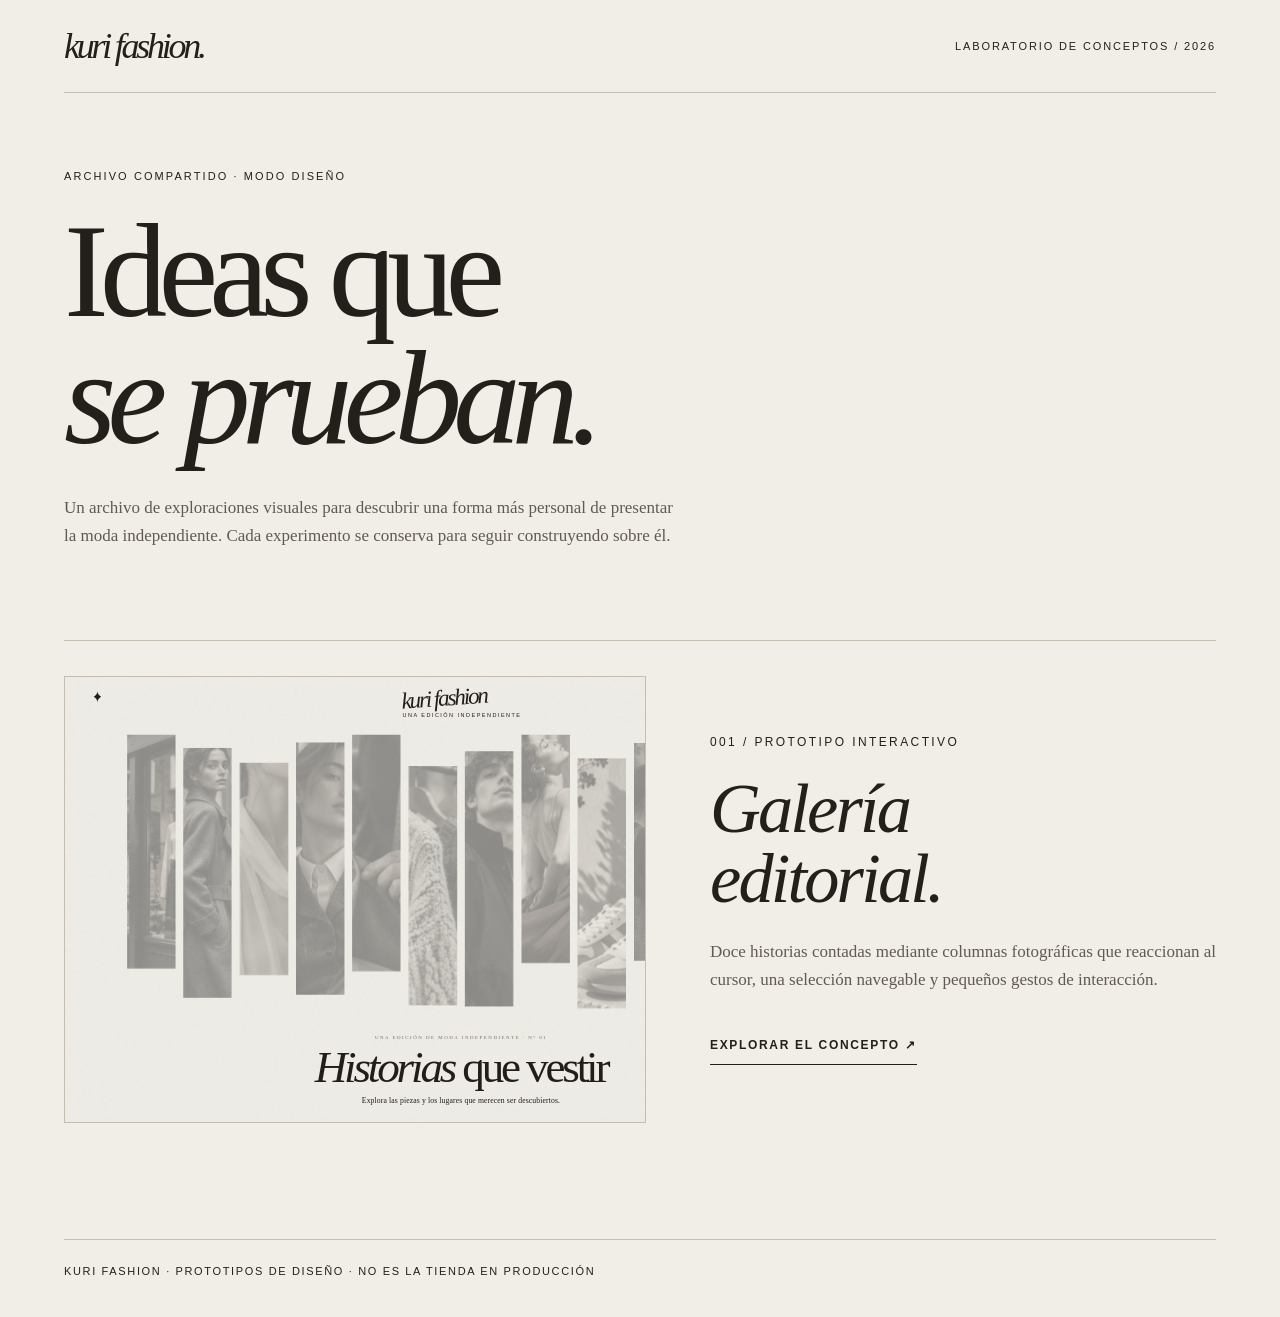
==== index.html @ a6d9f510 "feat: add gallery index for future Kuri Fashion prototypes" ====
<!doctype html>
<html lang="es"><head><meta charset="utf-8"><meta name="viewport" content="width=device-width,initial-scale=1"><meta name="theme-color" content="#f1eee7"><title>Kuri Fashion — Archivo de prototipos</title>
<style>
:root{--paper:#f1eee7;--ink:#231f1b;--line:#c3bdb2}*{box-sizing:border-box}body{margin:0;background:var(--paper);color:var(--ink);font-family:Arial,Helvetica,sans-serif}header{border-bottom:1px solid var(--line);margin:0 5vw;padding:25px 0;display:flex;justify-content:space-between;align-items:center;gap:16px}.logo{font:italic 36px Georgia,serif;letter-spacing:-.09em}.small{font-size:11px;letter-spacing:.17em;text-transform:uppercase}.wrap{max-width:1400px;margin:0 auto;padding:6vw 5vw 9vw}.eyebrow{font-size:11px;letter-spacing:.19em;text-transform:uppercase}h1{font:normal clamp(58px,10.5vw,150px)/.95 Georgia,serif;letter-spacing:-.065em;margin:25px 0 32px}h1 em{font-weight:400}p{font:17px/1.65 Georgia,serif;color:#615a53;max-width:610px}.item{margin-top:7vw;border-top:1px solid var(--line);padding-top:35px;display:grid;grid-template-columns:1.15fr 1fr;gap:5vw;align-items:center}.visual{display:block;position:relative;aspect-ratio:1.3;background:#d2c9bb;overflow:hidden;border:1px solid var(--line)}.visual iframe{width:1440px;height:900px;transform:scale(.55);transform-origin:top left;border:0;pointer-events:none;position:absolute;top:0;left:0}.num{font-size:12px;letter-spacing:.2em}h2{font:italic clamp(40px,5.5vw,82px)/1 Georgia,serif;letter-spacing:-.04em;font-weight:400;margin:24px 0}a{color:inherit}.cta{display:inline-block;text-decoration:none;border-bottom:1px solid var(--ink);padding:12px 0;font-size:12px;font-weight:bold;letter-spacing:.14em;margin-top:15px}footer{margin:0 5vw;padding:25px 0 40px;border-top:1px solid var(--line);font-size:11px;letter-spacing:.15em;text-transform:uppercase}@media(max-width:800px){.item{grid-template-columns:1fr;margin-top:60px}.visual{aspect-ratio:1.4}.visual iframe{transform:scale(.32)}.wrap{padding-top:70px}.small{font-size:9px}}
</style></head><body>
<header><a href="./" class="logo" style="text-decoration:none">kuri fashion.</a><span class="small">Laboratorio de conceptos / 2026</span></header>
<main class="wrap"><div class="eyebrow">Archivo compartido · Modo Diseño</div><h1>Ideas que<br><em>se prueban.</em></h1><p>Un archivo de exploraciones visuales para descubrir una forma más personal de presentar la moda independiente. Cada experimento se conserva para seguir construyendo sobre él.</p>
<section class="item"><a class="visual" href="prototipos/001-galeria-editorial/index.html" aria-label="Abrir prototipo 001"><iframe src="prototipos/001-galeria-editorial/index.html" loading="lazy" tabindex="-1" title="Vista previa no interactiva del prototipo 001" aria-hidden="true"></iframe></a><div><div class="num">001 / PROTOTIPO INTERACTIVO</div><h2>Galería<br>editorial.</h2><p>Doce historias contadas mediante columnas fotográficas que reaccionan al cursor, una selección navegable y pequeños gestos de interacción.</p><a class="cta" href="prototipos/001-galeria-editorial/index.html">EXPLORAR EL CONCEPTO ↗</a></div></section></main>
<footer>Kuri Fashion · Prototipos de diseño · No es la tienda en producción</footer></body></html>
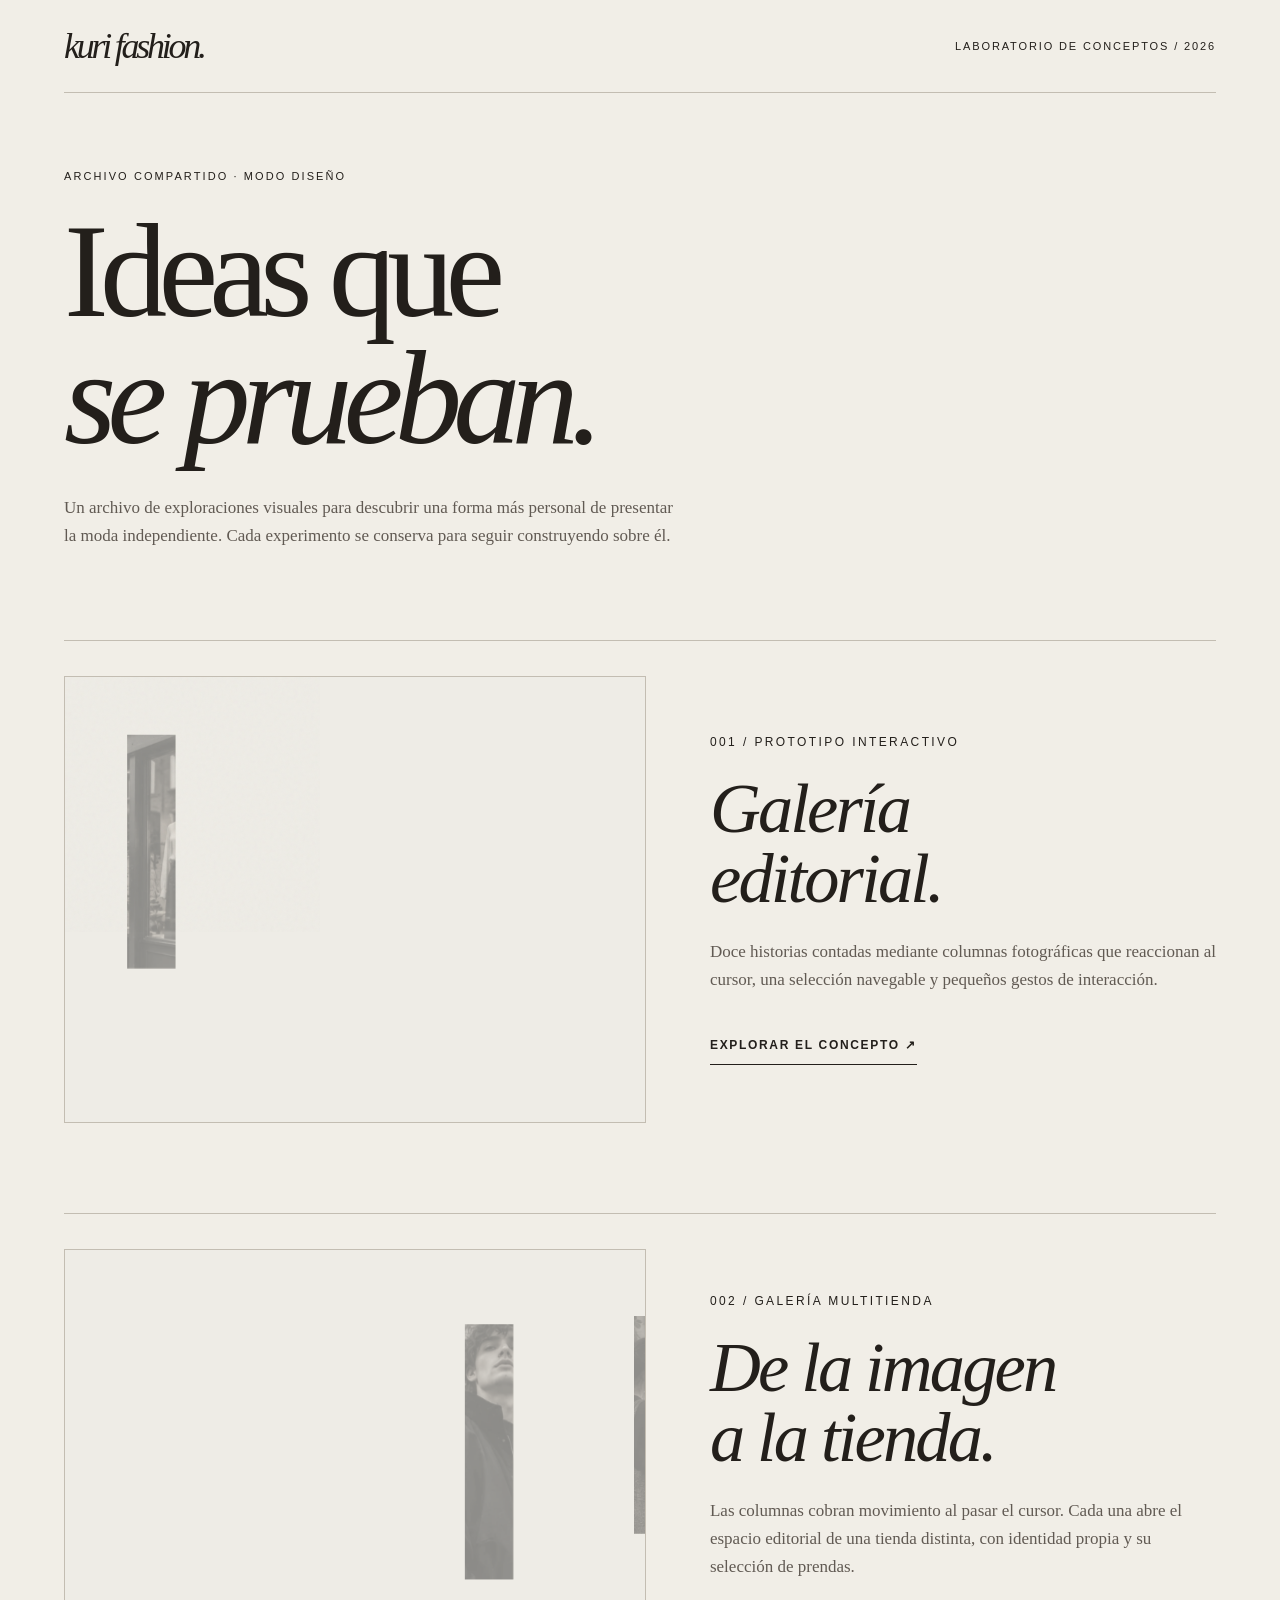
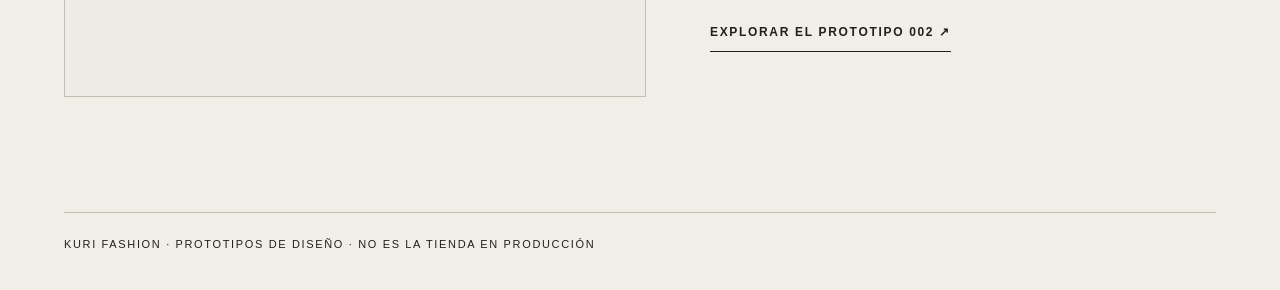
==== commit 3183f65a: "feat: show multistore prototype 002 in visual archive" ====
--- a/index.html
+++ b/index.html
@@ -5,5 +5,5 @@
 </style></head><body>
 <header><a href="./" class="logo" style="text-decoration:none">kuri fashion.</a><span class="small">Laboratorio de conceptos / 2026</span></header>
 <main class="wrap"><div class="eyebrow">Archivo compartido · Modo Diseño</div><h1>Ideas que<br><em>se prueban.</em></h1><p>Un archivo de exploraciones visuales para descubrir una forma más personal de presentar la moda independiente. Cada experimento se conserva para seguir construyendo sobre él.</p>
-<section class="item"><a class="visual" href="prototipos/001-galeria-editorial/index.html" aria-label="Abrir prototipo 001"><iframe src="prototipos/001-galeria-editorial/index.html" loading="lazy" tabindex="-1" title="Vista previa no interactiva del prototipo 001" aria-hidden="true"></iframe></a><div><div class="num">001 / PROTOTIPO INTERACTIVO</div><h2>Galería<br>editorial.</h2><p>Doce historias contadas mediante columnas fotográficas que reaccionan al cursor, una selección navegable y pequeños gestos de interacción.</p><a class="cta" href="prototipos/001-galeria-editorial/index.html">EXPLORAR EL CONCEPTO ↗</a></div></section></main>
+<section class="item"><a class="visual" href="prototipos/001-galeria-editorial/index.html" aria-label="Abrir prototipo 001"><iframe src="prototipos/001-galeria-editorial/index.html" loading="lazy" tabindex="-1" title="Vista previa no interactiva del prototipo 001" aria-hidden="true"></iframe></a><div><div class="num">001 / PROTOTIPO INTERACTIVO</div><h2>Galería<br>editorial.</h2><p>Doce historias contadas mediante columnas fotográficas que reaccionan al cursor, una selección navegable y pequeños gestos de interacción.</p><a class="cta" href="prototipos/001-galeria-editorial/index.html">EXPLORAR EL CONCEPTO ↗</a></div></section><section class="item"><a class="visual" href="prototipos/002-galeria-multitienda/index.html" aria-label="Abrir prototipo 002"><iframe src="prototipos/002-galeria-multitienda/index.html" loading="lazy" tabindex="-1" title="Vista previa no interactiva del prototipo 002" aria-hidden="true"></iframe></a><div><div class="num">002 / GALERÍA MULTITIENDA</div><h2>De la imagen<br>a la tienda.</h2><p>Las columnas cobran movimiento al pasar el cursor. Cada una abre el espacio editorial de una tienda distinta, con identidad propia y su selección de prendas.</p><a class="cta" href="prototipos/002-galeria-multitienda/index.html">EXPLORAR EL PROTOTIPO 002 ↗</a></div></section></main>
 <footer>Kuri Fashion · Prototipos de diseño · No es la tienda en producción</footer></body></html>
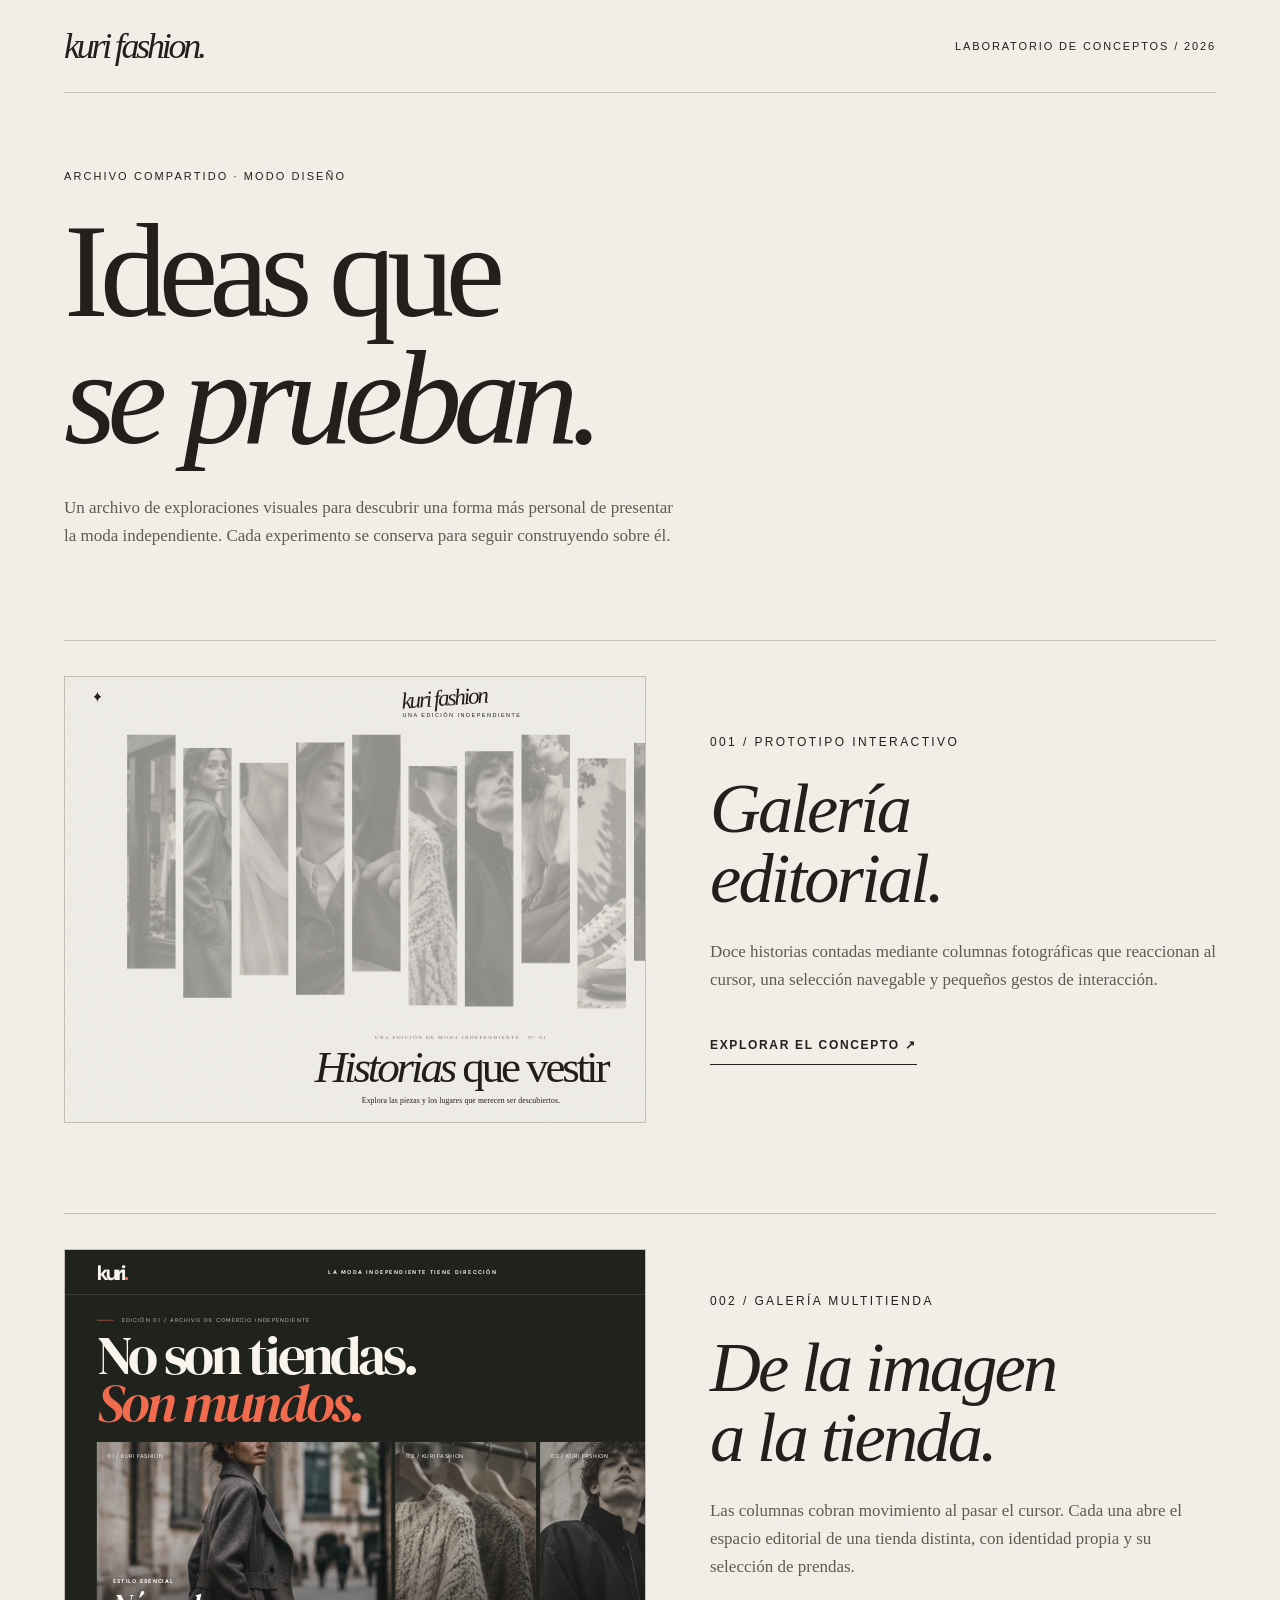
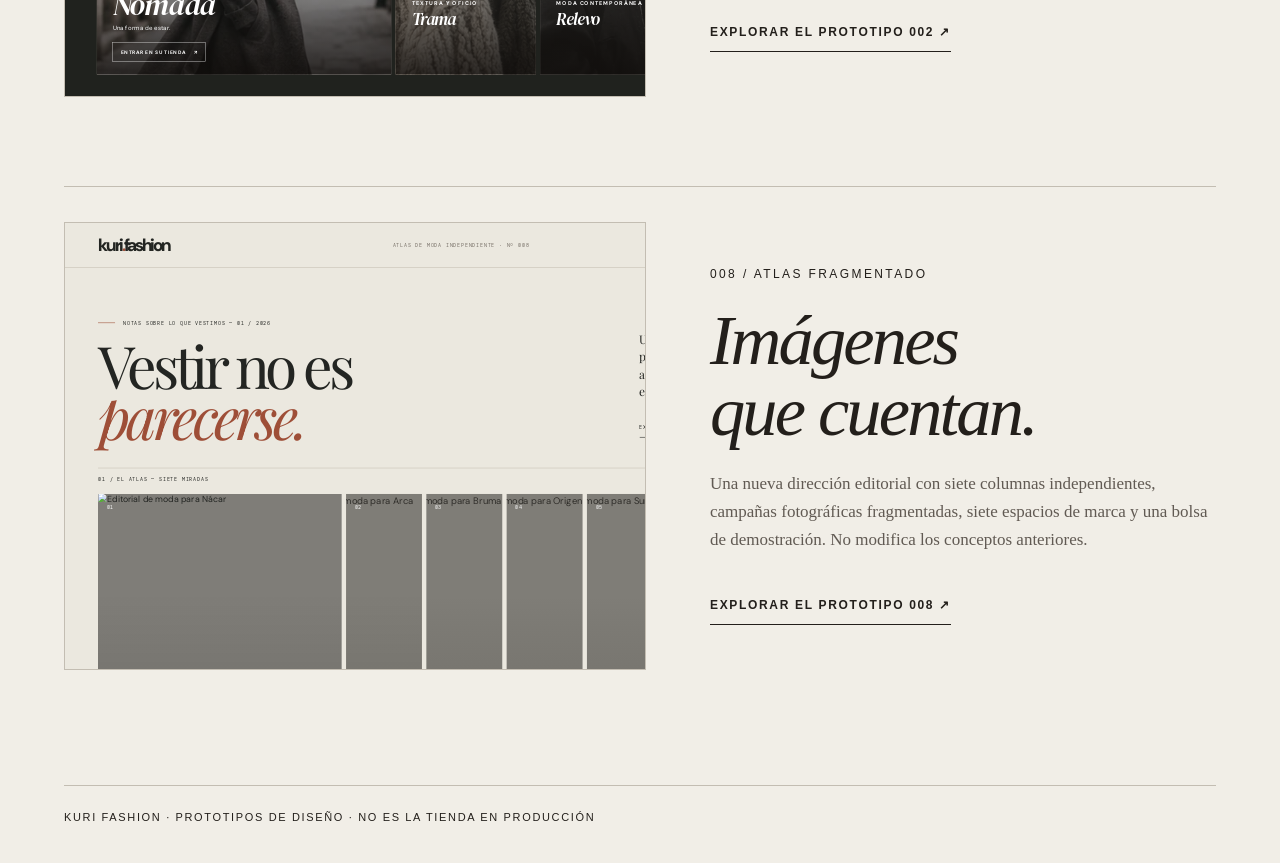
==== commit 1ae059b8: "feat: add 008 concept to Kuri Fashion prototype archive index" ====
--- a/index.html
+++ b/index.html
@@ -5,5 +5,5 @@
 </style></head><body>
 <header><a href="./" class="logo" style="text-decoration:none">kuri fashion.</a><span class="small">Laboratorio de conceptos / 2026</span></header>
 <main class="wrap"><div class="eyebrow">Archivo compartido · Modo Diseño</div><h1>Ideas que<br><em>se prueban.</em></h1><p>Un archivo de exploraciones visuales para descubrir una forma más personal de presentar la moda independiente. Cada experimento se conserva para seguir construyendo sobre él.</p>
-<section class="item"><a class="visual" href="prototipos/001-galeria-editorial/index.html" aria-label="Abrir prototipo 001"><iframe src="prototipos/001-galeria-editorial/index.html" loading="lazy" tabindex="-1" title="Vista previa no interactiva del prototipo 001" aria-hidden="true"></iframe></a><div><div class="num">001 / PROTOTIPO INTERACTIVO</div><h2>Galería<br>editorial.</h2><p>Doce historias contadas mediante columnas fotográficas que reaccionan al cursor, una selección navegable y pequeños gestos de interacción.</p><a class="cta" href="prototipos/001-galeria-editorial/index.html">EXPLORAR EL CONCEPTO ↗</a></div></section><section class="item"><a class="visual" href="prototipos/002-galeria-multitienda/index.html" aria-label="Abrir prototipo 002"><iframe src="prototipos/002-galeria-multitienda/index.html" loading="lazy" tabindex="-1" title="Vista previa no interactiva del prototipo 002" aria-hidden="true"></iframe></a><div><div class="num">002 / GALERÍA MULTITIENDA</div><h2>De la imagen<br>a la tienda.</h2><p>Las columnas cobran movimiento al pasar el cursor. Cada una abre el espacio editorial de una tienda distinta, con identidad propia y su selección de prendas.</p><a class="cta" href="prototipos/002-galeria-multitienda/index.html">EXPLORAR EL PROTOTIPO 002 ↗</a></div></section></main>
+<section class="item"><a class="visual" href="prototipos/001-galeria-editorial/index.html" aria-label="Abrir prototipo 001"><iframe src="prototipos/001-galeria-editorial/index.html" loading="lazy" tabindex="-1" title="Vista previa no interactiva del prototipo 001" aria-hidden="true"></iframe></a><div><div class="num">001 / PROTOTIPO INTERACTIVO</div><h2>Galería<br>editorial.</h2><p>Doce historias contadas mediante columnas fotográficas que reaccionan al cursor, una selección navegable y pequeños gestos de interacción.</p><a class="cta" href="prototipos/001-galeria-editorial/index.html">EXPLORAR EL CONCEPTO ↗</a></div></section><section class="item"><a class="visual" href="prototipos/002-galeria-multitienda/index.html" aria-label="Abrir prototipo 002"><iframe src="prototipos/002-galeria-multitienda/index.html" loading="lazy" tabindex="-1" title="Vista previa no interactiva del prototipo 002" aria-hidden="true"></iframe></a><div><div class="num">002 / GALERÍA MULTITIENDA</div><h2>De la imagen<br>a la tienda.</h2><p>Las columnas cobran movimiento al pasar el cursor. Cada una abre el espacio editorial de una tienda distinta, con identidad propia y su selección de prendas.</p><a class="cta" href="prototipos/002-galeria-multitienda/index.html">EXPLORAR EL PROTOTIPO 002 ↗</a></div></section><section class="item"><a class="visual" href="prototipos/008-atlas-fragmentado/index.html" aria-label="Abrir prototipo 008"><iframe src="prototipos/008-atlas-fragmentado/index.html" loading="lazy" tabindex="-1" title="Vista previa no interactiva del prototipo 008" aria-hidden="true"></iframe></a><div><div class="num">008 / ATLAS FRAGMENTADO</div><h2>Imágenes<br>que cuentan.</h2><p>Una nueva dirección editorial con siete columnas independientes, campañas fotográficas fragmentadas, siete espacios de marca y una bolsa de demostración. No modifica los conceptos anteriores.</p><a class="cta" href="prototipos/008-atlas-fragmentado/index.html">EXPLORAR EL PROTOTIPO 008 ↗</a></div></section></main>
 <footer>Kuri Fashion · Prototipos de diseño · No es la tienda en producción</footer></body></html>
